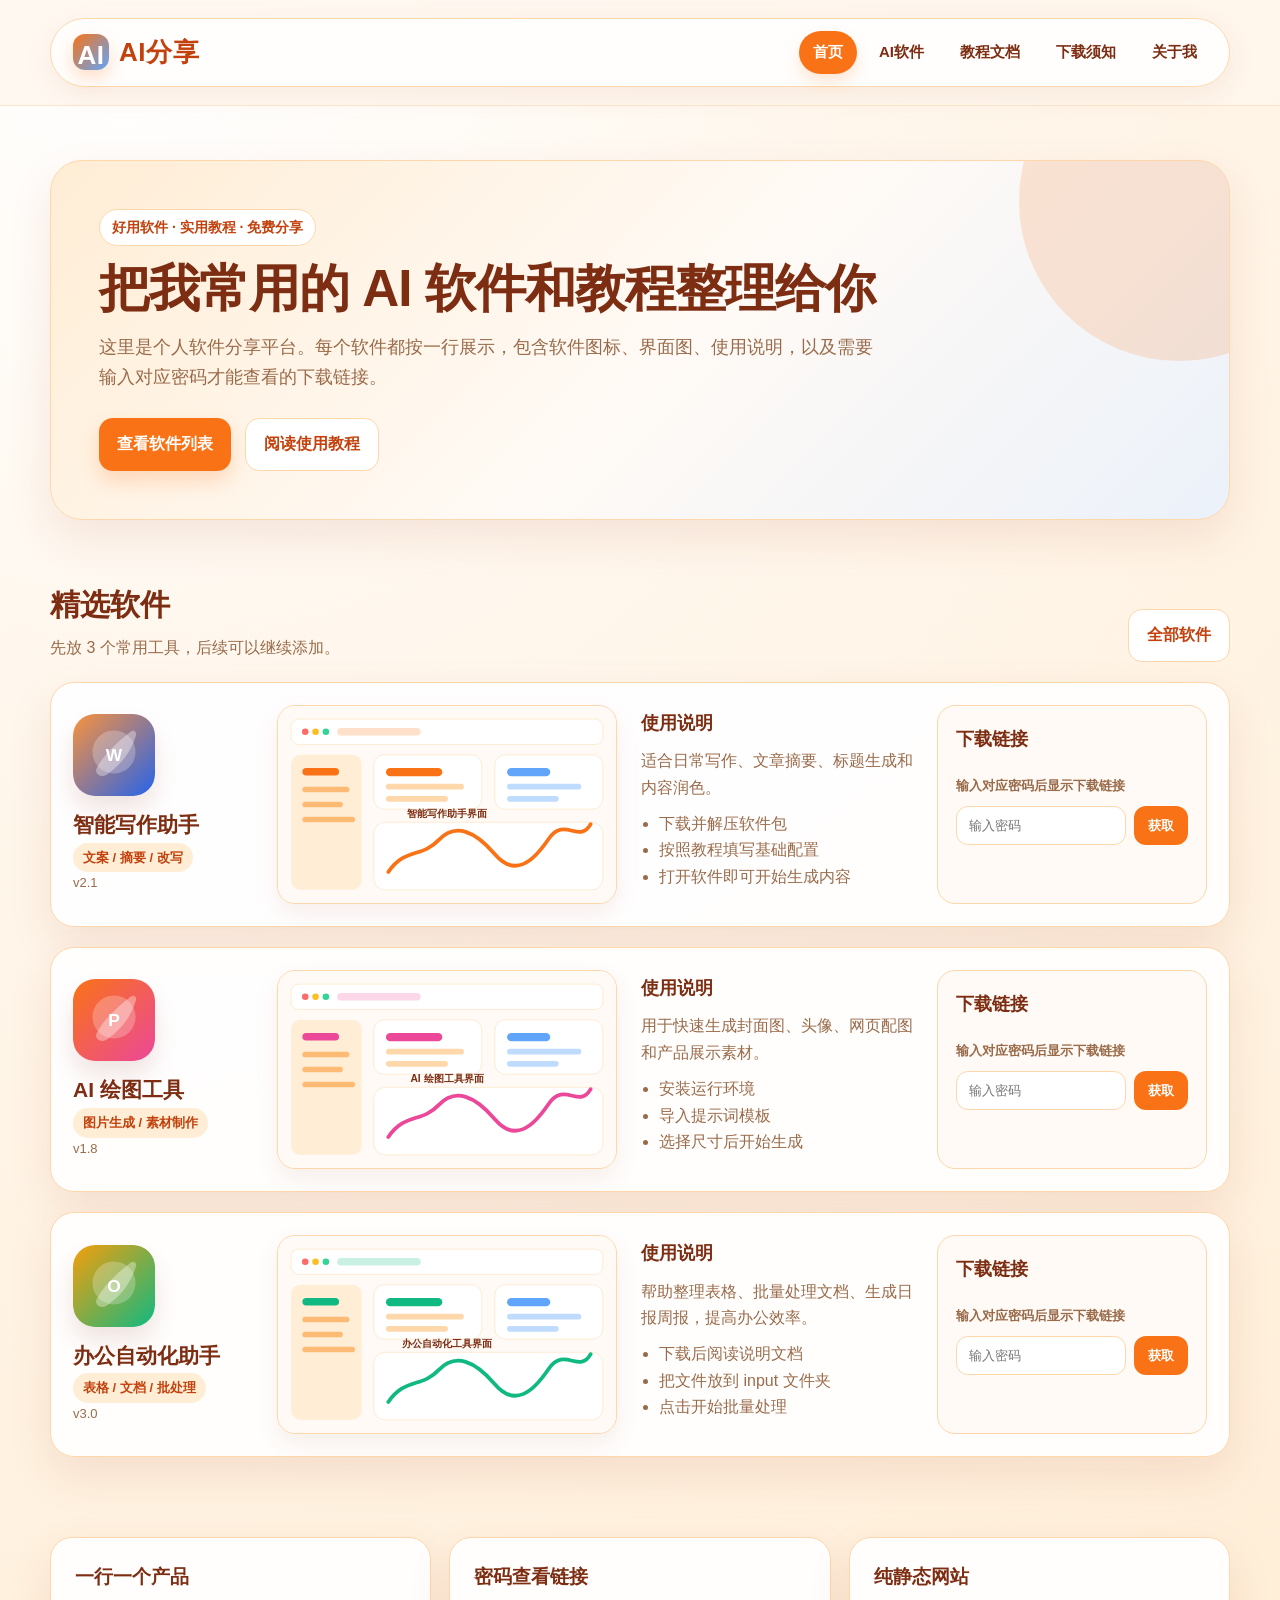
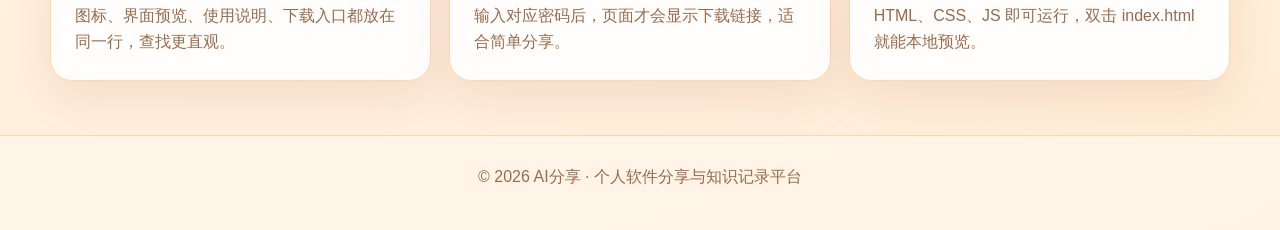
==== index.html @ 22d632e6 "Add files via upload" ====
<!doctype html>
<html lang="zh-CN">
<head>
  <meta charset="utf-8">
  <meta name="viewport" content="width=device-width, initial-scale=1">
  <title>首页 - AI分享</title>
  <meta name="description" content="AI分享个人软件分享平台首页">
  <link rel="stylesheet" href="assets/css/style.css">
</head>
<body>
<header class="site-header">
  <div class="container nav-shell">
    <a class="logo" href="index.html"><span class="logo-mark">AI</span><span>AI分享</span></a>
    <nav class="main-nav" aria-label="主导航">
      <a href="index.html">首页</a>
      <a href="software.html">AI软件</a>
      <a href="tutorials.html">教程文档</a>
      <a href="download.html">下载须知</a>
      <a href="about.html">关于我</a>
    </nav>
  </div>
</header>
<main>
<section class="hero">
  <div class="container">
    <div class="hero-card">
      <span class="eyebrow">好用软件 · 实用教程 · 免费分享</span>
      <h1>把我常用的 AI 软件和教程整理给你</h1>
      <p class="lead">这里是个人软件分享平台。每个软件都按一行展示，包含软件图标、界面图、使用说明，以及需要输入对应密码才能查看的下载链接。</p>
      <div class="hero-actions">
        <a class="btn" href="software.html">查看软件列表</a>
        <a class="btn secondary" href="tutorials.html">阅读使用教程</a>
      </div>
    </div>
  </div>
</section>
<section class="section">
  <div class="container">
    <div class="section-head">
      <div><h2>精选软件</h2><p>先放 3 个常用工具，后续可以继续添加。</p></div>
      <a class="btn secondary" href="software.html">全部软件</a>
    </div>
    <div class="product-list" data-products="featured" data-limit="3"></div>
  </div>
</section>
<section class="section">
  <div class="container info-grid">
    <div class="info-card"><h3>一行一个产品</h3><p>图标、界面预览、使用说明、下载入口都放在同一行，查找更直观。</p></div>
    <div class="info-card"><h3>密码查看链接</h3><p>输入对应密码后，页面才会显示下载链接，适合简单分享。</p></div>
    <div class="info-card"><h3>纯静态网站</h3><p>HTML、CSS、JS 即可运行，双击 index.html 就能本地预览。</p></div>
  </div>
</section>
</main>
<footer class="footer">
  <div class="container">© 2026 AI分享 · 个人软件分享与知识记录平台</div>
</footer>
<script src="assets/js/main.js"></script>
</body>
</html>
---- assets/css/style.css ----
:root{
  --bg:#fff7ed;
  --surface:#ffffff;
  --surface-2:#fffaf5;
  --brand:#f97316;
  --brand-dark:#c2410c;
  --brand-soft:#ffedd5;
  --line:#fed7aa;
  --text:#7c2d12;
  --muted:#9a6b4a;
  --blue:#60a5fa;
  --shadow:0 18px 45px rgba(154,52,18,.10);
  --radius:24px;
}
*{box-sizing:border-box}
html{scroll-behavior:smooth}
body{
  margin:0;
  font-family:"Microsoft YaHei", "PingFang SC", Arial, sans-serif;
  background:radial-gradient(circle at 10% 0%, #fff 0, #fff7ed 32%, #ffedd5 100%);
  color:var(--text);
  line-height:1.65;
}
a{color:inherit;text-decoration:none}
img{max-width:100%;display:block}
.container{width:min(1180px, calc(100% - 40px));margin:0 auto}
.site-header{position:sticky;top:0;z-index:20;padding:18px 0;background:rgba(255,247,237,.78);backdrop-filter:blur(14px);border-bottom:1px solid rgba(254,215,170,.55)}
.nav-shell{display:flex;align-items:center;justify-content:space-between;gap:22px;background:rgba(255,255,255,.86);border:1px solid var(--line);border-radius:999px;padding:12px 18px 12px 22px;box-shadow:0 8px 30px rgba(154,52,18,.07)}
.logo{display:flex;align-items:center;gap:10px;font-weight:900;font-size:26px;color:var(--brand-dark);letter-spacing:.5px}
.logo-mark{width:36px;height:36px;border-radius:12px;background:linear-gradient(135deg,var(--brand),var(--blue));display:grid;place-items:center;color:white;font-weight:900;box-shadow:0 8px 18px rgba(249,115,22,.24)}
.main-nav{display:flex;align-items:center;gap:8px;flex-wrap:wrap;justify-content:flex-end}
.main-nav a{padding:9px 14px;border-radius:999px;color:#7c2d12;font-weight:700;font-size:15px;transition:.2s ease}
.main-nav a:hover,.main-nav a.active{background:var(--brand);color:#fff;box-shadow:0 8px 16px rgba(249,115,22,.18)}
.hero{padding:54px 0 34px}
.hero-card{position:relative;overflow:hidden;border-radius:32px;border:1px solid var(--line);background:linear-gradient(135deg,#ffedd5 0%,#fffaf5 52%,#dbeafe 140%);padding:48px;box-shadow:var(--shadow)}
.hero-card:after{content:"";position:absolute;right:-110px;top:-120px;width:320px;height:320px;border-radius:50%;background:rgba(249,115,22,.16)}
.eyebrow{display:inline-flex;align-items:center;gap:8px;margin-bottom:14px;padding:6px 12px;border:1px solid var(--line);background:#fff;border-radius:999px;color:var(--brand-dark);font-size:14px;font-weight:800}
h1{margin:0 0 14px;font-size:clamp(34px, 4vw, 54px);line-height:1.15;letter-spacing:-1px;color:#7c2d12}
.lead{max-width:780px;margin:0 0 26px;color:var(--muted);font-size:18px}
.hero-actions{display:flex;gap:14px;flex-wrap:wrap}
.btn{border:0;border-radius:14px;padding:12px 18px;background:var(--brand);color:#fff;font-weight:800;cursor:pointer;display:inline-flex;align-items:center;justify-content:center;gap:8px;transition:.2s ease;box-shadow:0 10px 20px rgba(249,115,22,.22)}
.btn:hover{transform:translateY(-1px);background:#ea580c}
.btn.secondary{background:#fff;color:var(--brand-dark);border:1px solid var(--line);box-shadow:none}
.section{padding:26px 0 54px}
.section-head{display:flex;align-items:flex-end;justify-content:space-between;gap:16px;margin-bottom:20px}
.section-head h2{margin:0;font-size:30px;color:#7c2d12}.section-head p{margin:6px 0 0;color:var(--muted)}
.product-list{display:flex;flex-direction:column;gap:20px}
.product-card{display:grid;grid-template-columns:180px 340px 1fr 270px;gap:24px;align-items:stretch;border:1px solid var(--line);background:rgba(255,255,255,.94);border-radius:var(--radius);padding:22px;box-shadow:var(--shadow)}
.product-meta{display:flex;flex-direction:column;align-items:flex-start;justify-content:center;gap:12px}.product-icon{width:82px;height:82px;border-radius:22px;box-shadow:0 14px 25px rgba(124,45,18,.12)}
.product-meta h3{margin:0;font-size:21px;color:#7c2d12}.tag{display:inline-flex;padding:4px 10px;border-radius:999px;background:var(--brand-soft);color:var(--brand-dark);font-size:13px;font-weight:800}.version{font-size:13px;color:var(--muted)}
.preview-wrap{display:flex;align-items:center}.preview-img{width:100%;border-radius:18px;border:1px solid var(--line);background:#fffaf5;box-shadow:0 10px 24px rgba(154,52,18,.08)}
.instructions{padding:4px 0}.instructions h4,.download-box h4{margin:0 0 10px;font-size:18px;color:#7c2d12}.instructions p{margin:0 0 10px;color:var(--muted)}.instructions ul{margin:0;padding-left:18px;color:var(--muted)}
.download-box{border:1px solid var(--line);background:var(--surface-2);border-radius:18px;padding:18px;display:flex;flex-direction:column;justify-content:center;gap:10px}.download-box label{font-size:13px;color:var(--muted);font-weight:700}.download-form{display:flex;gap:8px}.download-form input{min-width:0;flex:1;border:1px solid var(--line);border-radius:12px;padding:11px 12px;color:#7c2d12;background:#fff;outline:none}.download-form input:focus{border-color:var(--brand);box-shadow:0 0 0 3px rgba(249,115,22,.12)}.download-form button{white-space:nowrap;border:0;border-radius:12px;padding:0 14px;background:var(--brand);color:white;font-weight:800;cursor:pointer}.download-result{min-height:28px;font-size:14px}.download-result .error{color:#dc2626}.download-result .success{display:inline-flex;align-items:center;gap:6px;color:#15803d;font-weight:800}.download-result a{color:#2563eb;text-decoration:underline;text-underline-offset:3px}
.info-grid{display:grid;grid-template-columns:repeat(3,1fr);gap:18px}.info-card{background:rgba(255,255,255,.92);border:1px solid var(--line);border-radius:22px;padding:24px;box-shadow:var(--shadow)}.info-card h3{margin:0 0 10px}.info-card p{margin:0;color:var(--muted)}
.article-list{display:grid;grid-template-columns:repeat(2,1fr);gap:18px}.article-card{padding:24px;border:1px solid var(--line);border-radius:22px;background:#fff;box-shadow:var(--shadow)}.article-card h3{margin:0 0 8px}.article-card p{margin:0;color:var(--muted)}
.notice{border:1px dashed #fb923c;background:#fffaf5;border-radius:20px;padding:20px;color:var(--muted)}
.footer{border-top:1px solid var(--line);padding:28px 0 40px;color:var(--muted);text-align:center;background:rgba(255,247,237,.7)}
.empty{padding:28px;border:1px solid var(--line);border-radius:20px;background:white;color:var(--muted)}
@media (max-width:1100px){.product-card{grid-template-columns:150px 280px 1fr}.download-box{grid-column:1/-1}.info-grid{grid-template-columns:1fr}.article-list{grid-template-columns:1fr}}
@media (max-width:760px){.container{width:min(100% - 24px,1180px)}.nav-shell{border-radius:24px;align-items:flex-start;flex-direction:column}.main-nav{justify-content:flex-start}.hero-card{padding:30px 22px}.product-card{grid-template-columns:1fr;padding:18px}.product-meta{flex-direction:row}.product-icon{width:68px;height:68px}.section-head{display:block}.download-form{flex-direction:column}.download-form button{padding:11px 12px}.preview-wrap{order:2}.instructions{order:3}.download-box{order:4}}
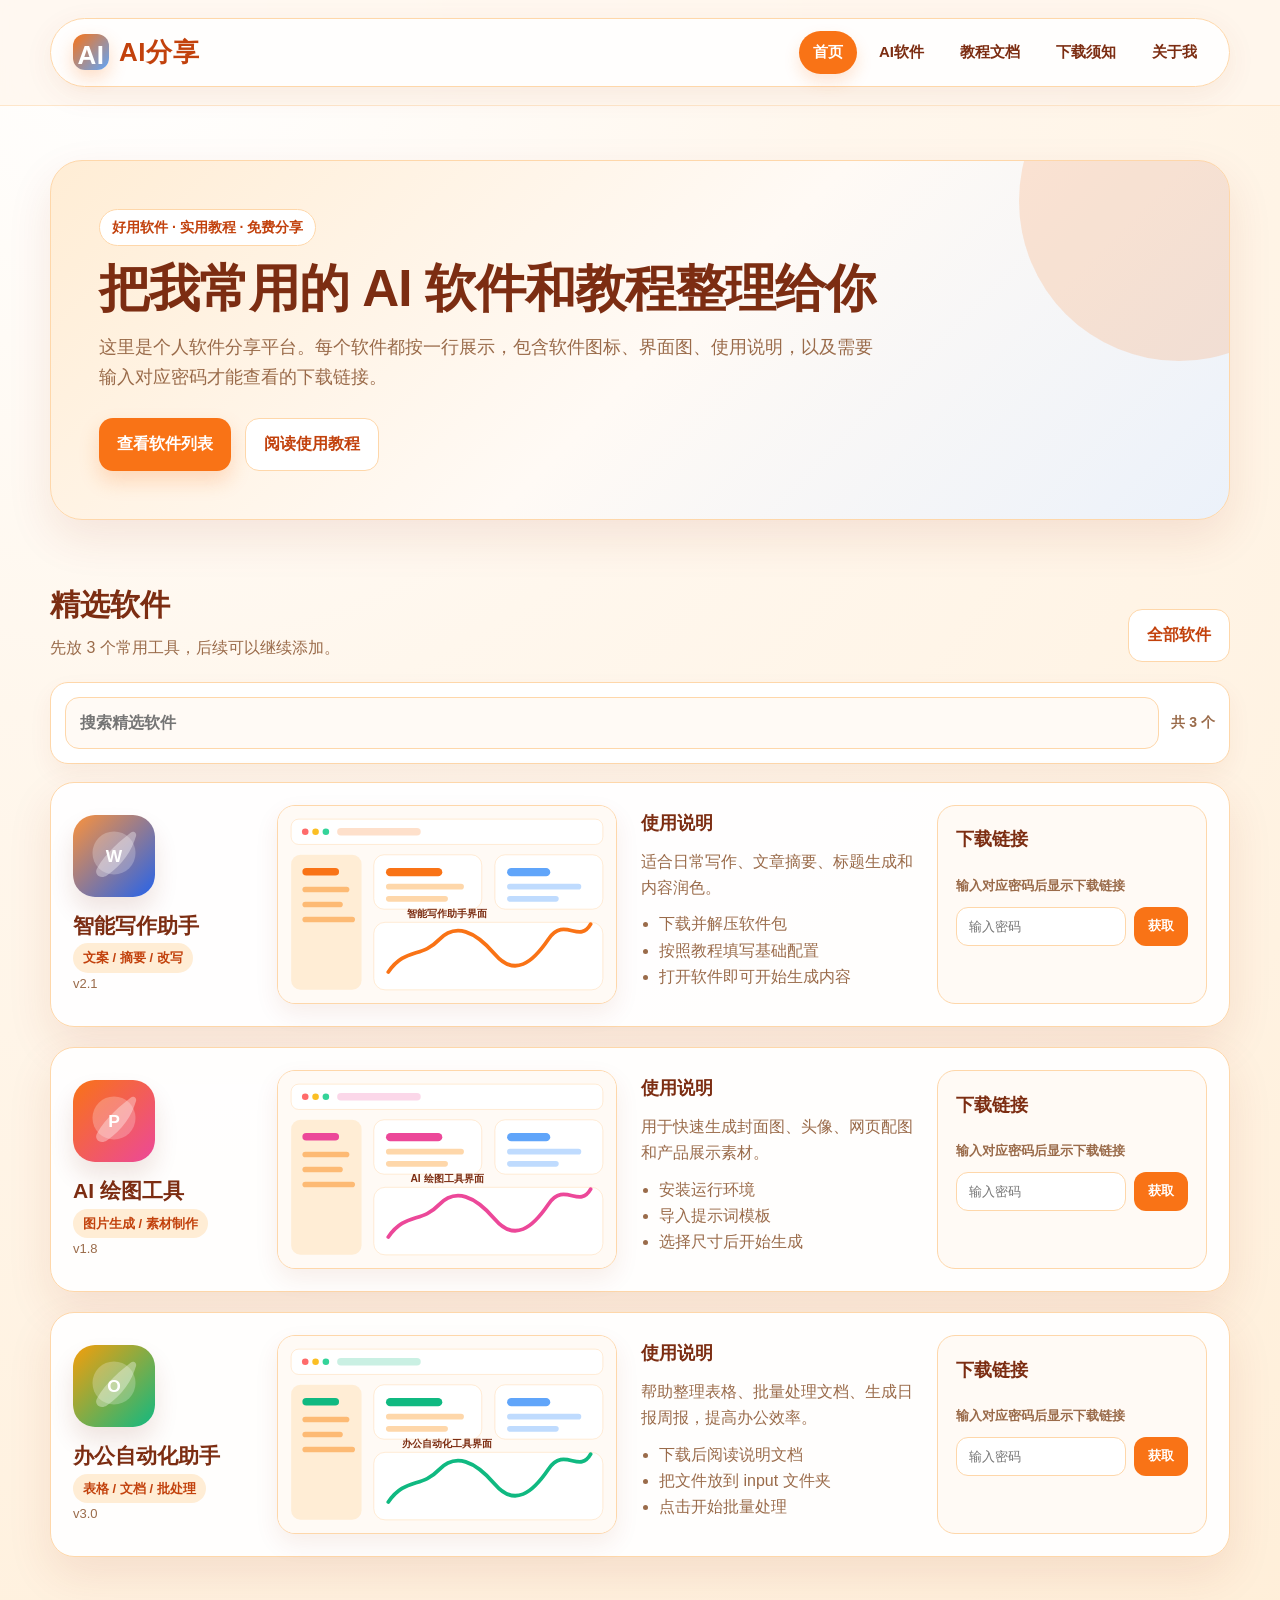
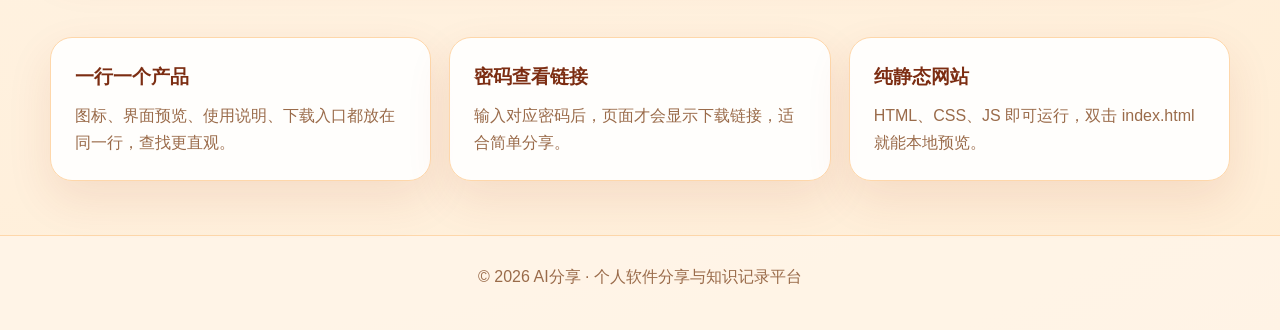
==== commit 27e088e9: "Add files via upload" ====
--- a/index.html
+++ b/index.html
@@ -10,26 +10,26 @@
 <body>
 <header class="site-header">
   <div class="container nav-shell">
-    <a class="logo" href="index.html"><span class="logo-mark">AI</span><span>AI分享</span></a>
-    <nav class="main-nav" aria-label="主导航">
-      <a href="index.html">首页</a>
-      <a href="software.html">AI软件</a>
-      <a href="tutorials.html">教程文档</a>
-      <a href="download.html">下载须知</a>
-      <a href="about.html">关于我</a>
-    </nav>
-  </div>
-</header>
+    <a class="logo" href="index.html"><span class="logo-mark">AI</span><span data-content="common.brand">AI分享</span></a>
+    <nav class="main-nav" aria-label="主导航">
+      <a href="index.html">首页</a>
+      <a href="software.html">AI软件</a>
+      <a href="tutorials.html">教程文档</a>
+      <a href="download.html">下载须知</a>
+      <a href="about.html">关于我</a>
+    </nav>
+  </div>
+</header>
 <main>
 <section class="hero">
   <div class="container">
     <div class="hero-card">
-      <span class="eyebrow">好用软件 · 实用教程 · 免费分享</span>
-      <h1>把我常用的 AI 软件和教程整理给你</h1>
-      <p class="lead">这里是个人软件分享平台。每个软件都按一行展示，包含软件图标、界面图、使用说明，以及需要输入对应密码才能查看的下载链接。</p>
-      <div class="hero-actions">
-        <a class="btn" href="software.html">查看软件列表</a>
-        <a class="btn secondary" href="tutorials.html">阅读使用教程</a>
+      <span class="eyebrow" data-content="index.eyebrow">好用软件 · 实用教程 · 免费分享</span>
+      <h1 data-content="index.heading">把我常用的 AI 软件和教程整理给你</h1>
+      <p class="lead" data-content="index.lead">这里是个人软件分享平台。每个软件都按一行展示，包含软件图标、界面图、使用说明，以及需要输入对应密码才能查看的下载链接。</p>
+      <div class="hero-actions">
+        <a class="btn" href="software.html" data-content="index.primaryAction">查看软件列表</a>
+        <a class="btn secondary" href="tutorials.html" data-content="index.secondaryAction">阅读使用教程</a>
       </div>
     </div>
   </div>
@@ -37,14 +37,18 @@
 <section class="section">
   <div class="container">
     <div class="section-head">
-      <div><h2>精选软件</h2><p>先放 3 个常用工具，后续可以继续添加。</p></div>
-      <a class="btn secondary" href="software.html">全部软件</a>
-    </div>
-    <div class="product-list" data-products="featured" data-limit="3"></div>
+      <div><h2 data-content="index.featuredTitle">精选软件</h2><p data-content="index.featuredText">先放 3 个常用工具，后续可以继续添加。</p></div>
+      <a class="btn secondary" href="software.html" data-content="index.allSoftwareButton">全部软件</a>
+    </div>
+    <div class="search-panel" data-search-panel>
+      <input type="search" data-product-search placeholder="搜索精选软件">
+      <span data-search-count></span>
+    </div>
+    <div class="product-list" data-products="featured" data-limit="3"></div>
   </div>
 </section>
 <section class="section">
-  <div class="container info-grid">
+  <div class="container info-grid" data-info-cards="index">
     <div class="info-card"><h3>一行一个产品</h3><p>图标、界面预览、使用说明、下载入口都放在同一行，查找更直观。</p></div>
     <div class="info-card"><h3>密码查看链接</h3><p>输入对应密码后，页面才会显示下载链接，适合简单分享。</p></div>
     <div class="info-card"><h3>纯静态网站</h3><p>HTML、CSS、JS 即可运行，双击 index.html 就能本地预览。</p></div>
@@ -52,7 +56,7 @@
 </section>
 </main>
 <footer class="footer">
-  <div class="container">© 2026 AI分享 · 个人软件分享与知识记录平台</div>
+  <div class="container" data-content="common.footer">© 2026 AI分享 · 个人软件分享与知识记录平台</div>
 </footer>
 <script src="assets/js/main.js"></script>
 </body>
--- a/assets/css/style.css
+++ b/assets/css/style.css
@@ -28,9 +28,11 @@
 .nav-shell{display:flex;align-items:center;justify-content:space-between;gap:22px;background:rgba(255,255,255,.86);border:1px solid var(--line);border-radius:999px;padding:12px 18px 12px 22px;box-shadow:0 8px 30px rgba(154,52,18,.07)}
 .logo{display:flex;align-items:center;gap:10px;font-weight:900;font-size:26px;color:var(--brand-dark);letter-spacing:.5px}
 .logo-mark{width:36px;height:36px;border-radius:12px;background:linear-gradient(135deg,var(--brand),var(--blue));display:grid;place-items:center;color:white;font-weight:900;box-shadow:0 8px 18px rgba(249,115,22,.24)}
-.main-nav{display:flex;align-items:center;gap:8px;flex-wrap:wrap;justify-content:flex-end}
-.main-nav a{padding:9px 14px;border-radius:999px;color:#7c2d12;font-weight:700;font-size:15px;transition:.2s ease}
-.main-nav a:hover,.main-nav a.active{background:var(--brand);color:#fff;box-shadow:0 8px 16px rgba(249,115,22,.18)}
+.main-nav{display:flex;align-items:center;gap:8px;flex-wrap:wrap;justify-content:flex-end}
+.main-nav a{padding:9px 14px;border-radius:999px;color:#7c2d12;font-weight:700;font-size:15px;transition:.2s ease}
+.main-nav a:hover,.main-nav a.active{background:var(--brand);color:#fff;box-shadow:0 8px 16px rgba(249,115,22,.18)}
+.main-nav a.admin-link{background:#2563eb;color:#fff}
+.main-nav a.admin-link:hover,.main-nav a.admin-link.active{background:#1d4ed8;color:#fff}
 .hero{padding:54px 0 34px}
 .hero-card{position:relative;overflow:hidden;border-radius:32px;border:1px solid var(--line);background:linear-gradient(135deg,#ffedd5 0%,#fffaf5 52%,#dbeafe 140%);padding:48px;box-shadow:var(--shadow)}
 .hero-card:after{content:"";position:absolute;right:-110px;top:-120px;width:320px;height:320px;border-radius:50%;background:rgba(249,115,22,.16)}
@@ -50,11 +52,62 @@
 .product-meta h3{margin:0;font-size:21px;color:#7c2d12}.tag{display:inline-flex;padding:4px 10px;border-radius:999px;background:var(--brand-soft);color:var(--brand-dark);font-size:13px;font-weight:800}.version{font-size:13px;color:var(--muted)}
 .preview-wrap{display:flex;align-items:center}.preview-img{width:100%;border-radius:18px;border:1px solid var(--line);background:#fffaf5;box-shadow:0 10px 24px rgba(154,52,18,.08)}
 .instructions{padding:4px 0}.instructions h4,.download-box h4{margin:0 0 10px;font-size:18px;color:#7c2d12}.instructions p{margin:0 0 10px;color:var(--muted)}.instructions ul{margin:0;padding-left:18px;color:var(--muted)}
-.download-box{border:1px solid var(--line);background:var(--surface-2);border-radius:18px;padding:18px;display:flex;flex-direction:column;justify-content:center;gap:10px}.download-box label{font-size:13px;color:var(--muted);font-weight:700}.download-form{display:flex;gap:8px}.download-form input{min-width:0;flex:1;border:1px solid var(--line);border-radius:12px;padding:11px 12px;color:#7c2d12;background:#fff;outline:none}.download-form input:focus{border-color:var(--brand);box-shadow:0 0 0 3px rgba(249,115,22,.12)}.download-form button{white-space:nowrap;border:0;border-radius:12px;padding:0 14px;background:var(--brand);color:white;font-weight:800;cursor:pointer}.download-result{min-height:28px;font-size:14px}.download-result .error{color:#dc2626}.download-result .success{display:inline-flex;align-items:center;gap:6px;color:#15803d;font-weight:800}.download-result a{color:#2563eb;text-decoration:underline;text-underline-offset:3px}
+.download-box{border:1px solid var(--line);background:var(--surface-2);border-radius:18px;padding:18px;display:flex;flex-direction:column;justify-content:center;gap:10px}.download-box label{font-size:13px;color:var(--muted);font-weight:700}.download-form{display:flex;gap:8px}.download-form input{min-width:0;flex:1;border:1px solid var(--line);border-radius:12px;padding:11px 12px;color:#7c2d12;background:#fff;outline:none}.download-form input:focus{border-color:var(--brand);box-shadow:0 0 0 3px rgba(249,115,22,.12)}.download-form button{white-space:nowrap;border:0;border-radius:12px;padding:0 14px;background:var(--brand);color:white;font-weight:800;cursor:pointer}.download-result{min-height:28px;font-size:14px}.download-result .error{color:#dc2626}.download-result .success{display:inline-flex;align-items:center;gap:6px;color:#15803d;font-weight:800}.download-result a{color:#2563eb;text-decoration:underline;text-underline-offset:3px}
+.search-panel{display:flex;align-items:center;gap:12px;margin:0 0 18px;padding:14px;border:1px solid var(--line);border-radius:18px;background:#fff;box-shadow:0 10px 24px rgba(154,52,18,.06)}
+.search-panel input{min-width:0;flex:1;border:1px solid var(--line);border-radius:14px;background:#fffaf5;color:#7c2d12;padding:12px 14px;font:inherit;font-weight:700;outline:none}
+.search-panel input:focus{border-color:var(--brand);box-shadow:0 0 0 3px rgba(249,115,22,.12);background:#fff}
+.search-panel span{white-space:nowrap;color:var(--muted);font-size:14px;font-weight:800}
 .info-grid{display:grid;grid-template-columns:repeat(3,1fr);gap:18px}.info-card{background:rgba(255,255,255,.92);border:1px solid var(--line);border-radius:22px;padding:24px;box-shadow:var(--shadow)}.info-card h3{margin:0 0 10px}.info-card p{margin:0;color:var(--muted)}
 .article-list{display:grid;grid-template-columns:repeat(2,1fr);gap:18px}.article-card{padding:24px;border:1px solid var(--line);border-radius:22px;background:#fff;box-shadow:var(--shadow)}.article-card h3{margin:0 0 8px}.article-card p{margin:0;color:var(--muted)}
-.notice{border:1px dashed #fb923c;background:#fffaf5;border-radius:20px;padding:20px;color:var(--muted)}
-.footer{border-top:1px solid var(--line);padding:28px 0 40px;color:var(--muted);text-align:center;background:rgba(255,247,237,.7)}
-.empty{padding:28px;border:1px solid var(--line);border-radius:20px;background:white;color:var(--muted)}
-@media (max-width:1100px){.product-card{grid-template-columns:150px 280px 1fr}.download-box{grid-column:1/-1}.info-grid{grid-template-columns:1fr}.article-list{grid-template-columns:1fr}}
-@media (max-width:760px){.container{width:min(100% - 24px,1180px)}.nav-shell{border-radius:24px;align-items:flex-start;flex-direction:column}.main-nav{justify-content:flex-start}.hero-card{padding:30px 22px}.product-card{grid-template-columns:1fr;padding:18px}.product-meta{flex-direction:row}.product-icon{width:68px;height:68px}.section-head{display:block}.download-form{flex-direction:column}.download-form button{padding:11px 12px}.preview-wrap{order:2}.instructions{order:3}.download-box{order:4}}
+.notice{border:1px dashed #fb923c;background:#fffaf5;border-radius:20px;padding:20px;color:var(--muted)}
+.sr-only{position:absolute;width:1px;height:1px;padding:0;margin:-1px;overflow:hidden;clip:rect(0,0,0,0);white-space:nowrap;border:0}
+.admin-login{padding:70px 0 40px}
+.admin-login-card{max-width:620px;margin:0 auto;background:#fff;border:1px solid var(--line);border-radius:24px;padding:30px;box-shadow:var(--shadow)}
+.admin-login-card h1{font-size:34px;margin-bottom:10px}
+.admin-login-card p{margin:0 0 20px;color:var(--muted)}
+.admin-login-form{display:flex;flex-direction:column;gap:8px}
+.admin-login-form label{color:var(--muted);font-size:14px;font-weight:800}
+.admin-login-form .download-form{margin-bottom:14px}
+.admin-login-form .btn{border-radius:12px}
+.admin-hero .hero-card{padding-bottom:34px}
+.admin-actions{margin-bottom:16px}
+.admin-status{display:inline-flex;min-height:34px;align-items:center;border:1px solid var(--line);border-radius:999px;background:#fff;padding:6px 12px;color:var(--muted);font-size:14px;font-weight:800}
+.admin-status[data-type="ok"]{border-color:#86efac;color:#15803d;background:#f0fdf4}
+.admin-status[data-type="warn"]{border-color:#fbbf24;color:#92400e;background:#fffbeb}
+.admin-status[data-type="error"]{border-color:#fecaca;color:#dc2626;background:#fef2f2}
+.admin-list{display:flex;flex-direction:column;gap:18px}
+.admin-card{background:#fff;border:1px solid var(--line);border-radius:22px;box-shadow:var(--shadow);padding:22px}
+.admin-card-head{display:flex;align-items:flex-start;justify-content:space-between;gap:16px;margin-bottom:18px}
+.admin-card-head h3{margin:8px 0 0;font-size:22px;color:#7c2d12}
+.admin-card-head h2{margin:8px 0 0;font-size:26px;color:#7c2d12}
+.admin-card-actions{display:flex;gap:8px;flex-wrap:wrap;justify-content:flex-end}
+.admin-card-actions button{border:1px solid var(--line);border-radius:12px;background:#fff;color:var(--brand-dark);font-weight:800;padding:9px 12px;cursor:pointer}
+.admin-card-actions button:hover{border-color:var(--brand);color:#fff;background:var(--brand)}
+.admin-card-actions button.danger{color:#dc2626;border-color:#fecaca}
+.admin-card-actions button.danger:hover{background:#dc2626;color:#fff;border-color:#dc2626}
+.admin-fields{display:grid;grid-template-columns:repeat(2,minmax(0,1fr));gap:14px}
+.admin-field{display:flex;flex-direction:column;gap:7px;color:var(--muted);font-size:13px;font-weight:800}
+.admin-field.full{grid-column:1/-1}
+.admin-field input,.admin-field textarea{width:100%;border:1px solid var(--line);border-radius:14px;background:#fffaf5;color:#7c2d12;padding:11px 12px;font:inherit;font-weight:600;outline:none;resize:vertical}
+.admin-field input:focus,.admin-field textarea:focus{border-color:var(--brand);box-shadow:0 0 0 3px rgba(249,115,22,.12);background:#fff}
+.admin-image-field{grid-column:1/-1;display:grid;grid-template-columns:150px 1fr;gap:16px;align-items:center;padding:14px;border:1px solid var(--line);border-radius:16px;background:#fffaf5}
+.admin-image-preview-wrap{display:grid;place-items:center;min-height:120px;border:1px dashed var(--line);border-radius:14px;background:#fff;overflow:hidden}
+.admin-image-preview{width:100%;height:120px;object-fit:contain}
+.admin-image-controls{display:flex;align-items:flex-end;gap:10px;flex-wrap:wrap}
+.admin-image-controls .admin-field{flex:1 1 280px}
+.admin-file-button{display:inline-flex;align-items:center;justify-content:center;min-height:44px;padding:0 14px;border:1px solid var(--line);border-radius:12px;background:#fff;color:var(--brand-dark);font-size:13px;font-weight:800;cursor:pointer}
+.admin-file-button:hover{background:var(--brand);border-color:var(--brand);color:#fff}
+.admin-file-button input{position:absolute;width:1px;height:1px;opacity:0;pointer-events:none}
+.admin-small-button{min-height:44px;padding:0 12px;border:1px solid #fecaca;border-radius:12px;background:#fff;color:#dc2626;font-weight:800;cursor:pointer}
+.admin-small-button:hover{background:#dc2626;color:#fff}
+.admin-small-button.add-row{align-self:flex-start;border-color:var(--line);color:var(--brand-dark)}
+.admin-small-button.add-row:hover{background:var(--brand);border-color:var(--brand);color:#fff}
+.admin-list-editor{display:flex;flex-direction:column;gap:12px}
+.admin-list-row{display:grid;grid-template-columns:minmax(160px,260px) 1fr auto;gap:12px;align-items:end;padding:12px;border:1px solid var(--line);border-radius:14px;background:#fffaf5}
+.github-card{background:linear-gradient(135deg,#fff 0%,#fffaf5 70%,#eff6ff 130%)}
+.admin-help{margin:0 0 18px;color:var(--muted);font-weight:700}
+.github-actions{display:flex;gap:12px;flex-wrap:wrap;margin:16px 0}
+.footer{border-top:1px solid var(--line);padding:28px 0 40px;color:var(--muted);text-align:center;background:rgba(255,247,237,.7)}
+.empty{padding:28px;border:1px solid var(--line);border-radius:20px;background:white;color:var(--muted)}
+@media (max-width:1100px){.product-card{grid-template-columns:150px 280px 1fr}.download-box{grid-column:1/-1}.info-grid{grid-template-columns:1fr}.article-list{grid-template-columns:1fr}}
+@media (max-width:760px){.container{width:min(100% - 24px,1180px)}.nav-shell{border-radius:24px;align-items:flex-start;flex-direction:column}.main-nav{justify-content:flex-start}.hero-card{padding:30px 22px}.product-card{grid-template-columns:1fr;padding:18px}.product-meta{flex-direction:row}.product-icon{width:68px;height:68px}.section-head{display:block}.download-form{flex-direction:column}.download-form button{padding:11px 12px}.preview-wrap{order:2}.instructions{order:3}.download-box{order:4}.search-panel{align-items:stretch;flex-direction:column}.search-panel span{white-space:normal}.admin-fields{grid-template-columns:1fr}.admin-card-head{display:block}.admin-card-actions{justify-content:flex-start;margin-top:14px}.admin-actions .btn{width:100%}.admin-image-field{grid-template-columns:1fr}.admin-image-controls{align-items:stretch;display:flex;flex-direction:column}.admin-image-controls .admin-field{flex-basis:auto}.admin-file-button,.admin-small-button{width:100%}.admin-list-row{grid-template-columns:1fr}}
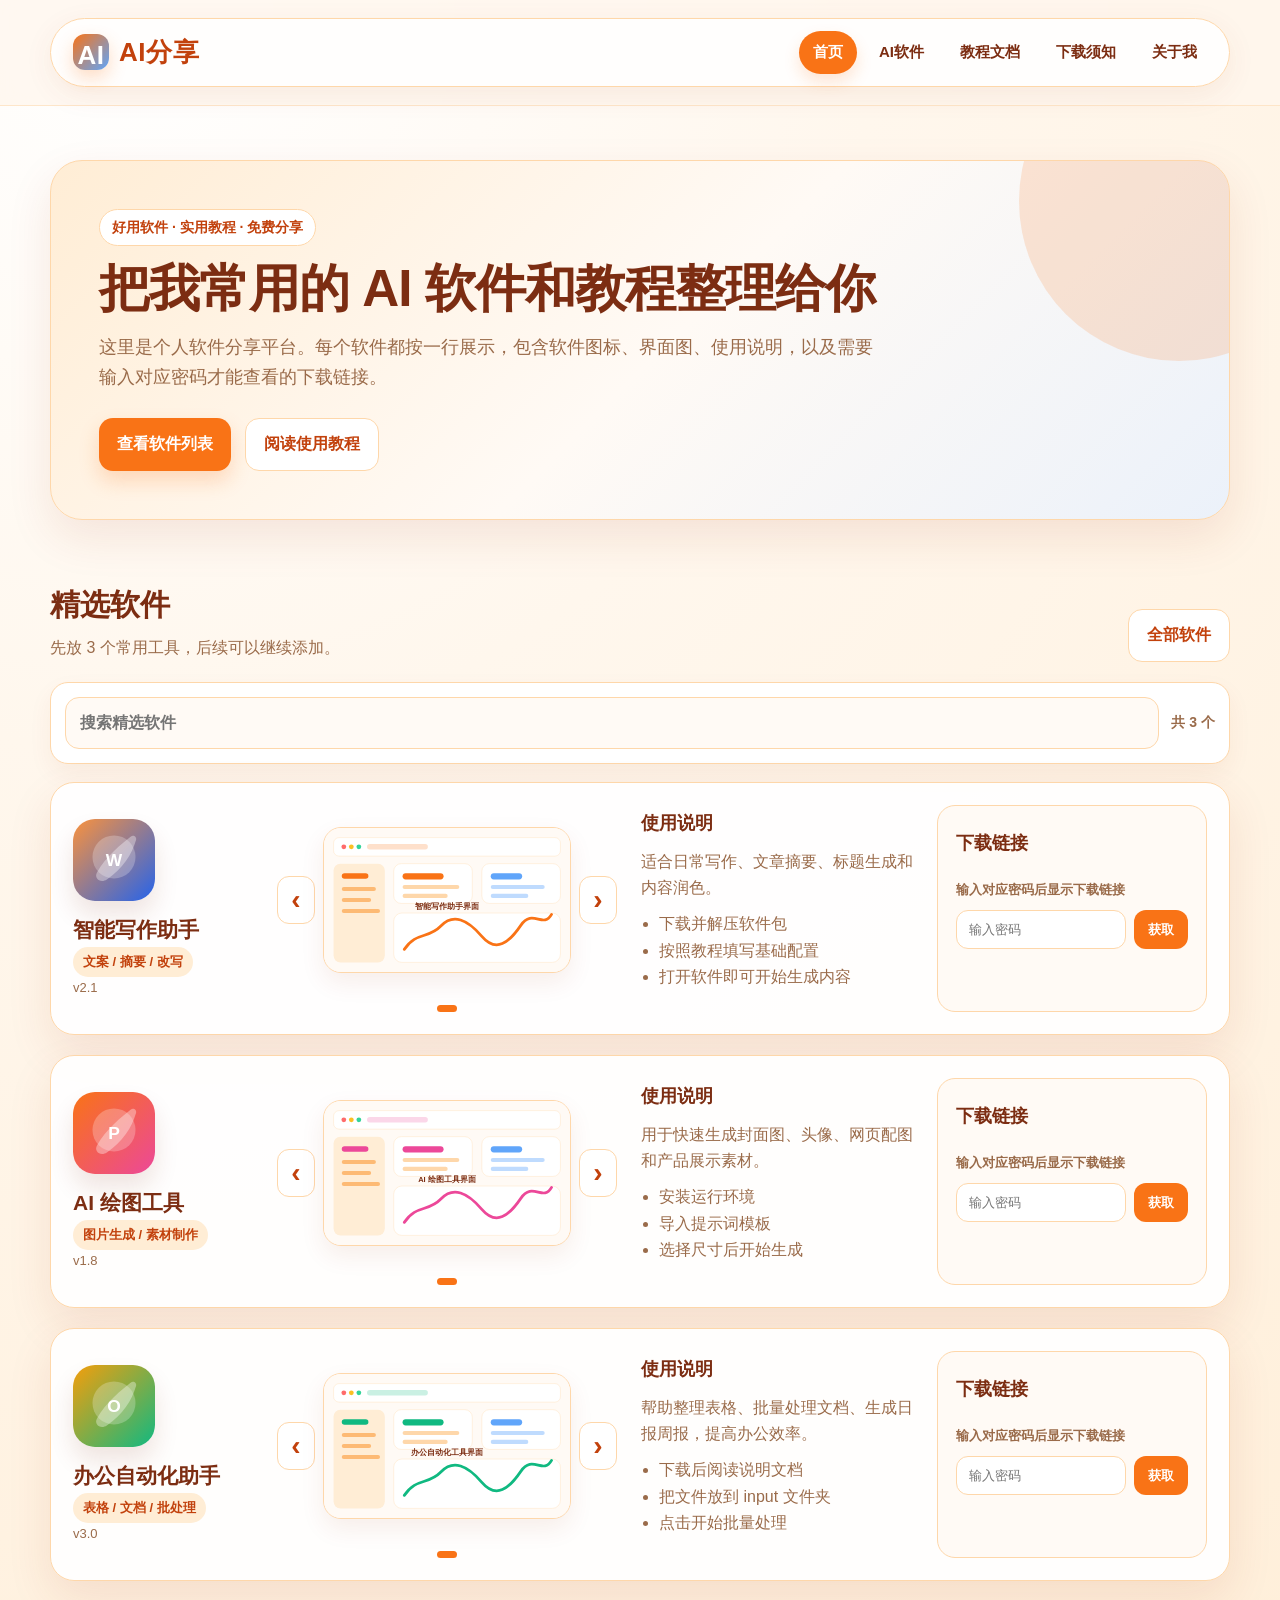
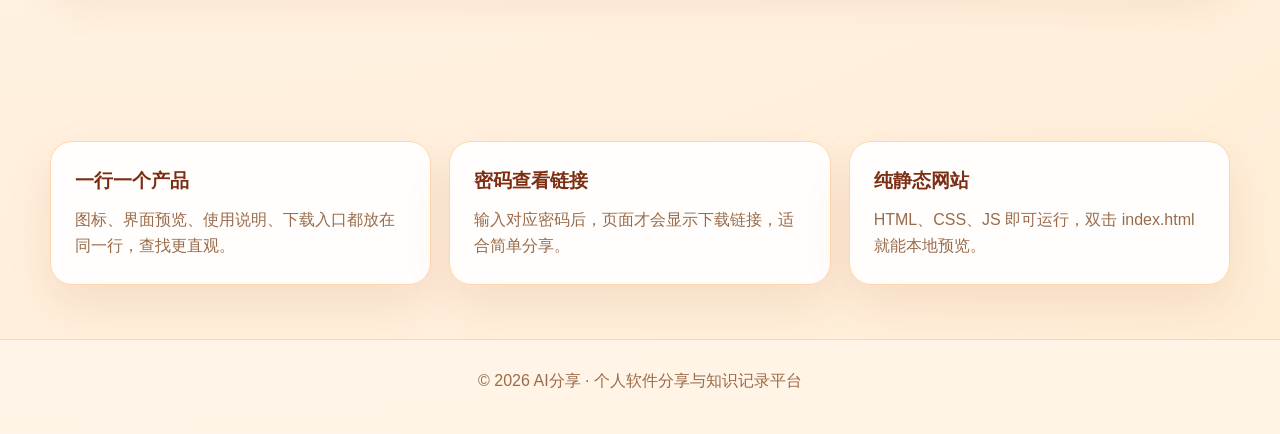
==== commit 11c87d88: "Add files via upload" ====
--- a/index.html
+++ b/index.html
@@ -47,7 +47,10 @@
     <div class="product-list" data-products="featured" data-limit="3"></div>
   </div>
 </section>
-<section class="section">
+<section class="section">
+  <div class="container" data-qr-block="index"></div>
+</section>
+<section class="section">
   <div class="container info-grid" data-info-cards="index">
     <div class="info-card"><h3>一行一个产品</h3><p>图标、界面预览、使用说明、下载入口都放在同一行，查找更直观。</p></div>
     <div class="info-card"><h3>密码查看链接</h3><p>输入对应密码后，页面才会显示下载链接，适合简单分享。</p></div>
--- a/assets/css/style.css
+++ b/assets/css/style.css
@@ -50,14 +50,16 @@
 .product-card{display:grid;grid-template-columns:180px 340px 1fr 270px;gap:24px;align-items:stretch;border:1px solid var(--line);background:rgba(255,255,255,.94);border-radius:var(--radius);padding:22px;box-shadow:var(--shadow)}
 .product-meta{display:flex;flex-direction:column;align-items:flex-start;justify-content:center;gap:12px}.product-icon{width:82px;height:82px;border-radius:22px;box-shadow:0 14px 25px rgba(124,45,18,.12)}
 .product-meta h3{margin:0;font-size:21px;color:#7c2d12}.tag{display:inline-flex;padding:4px 10px;border-radius:999px;background:var(--brand-soft);color:var(--brand-dark);font-size:13px;font-weight:800}.version{font-size:13px;color:var(--muted)}
-.preview-wrap{display:flex;align-items:center}.preview-img{width:100%;border-radius:18px;border:1px solid var(--line);background:#fffaf5;box-shadow:0 10px 24px rgba(154,52,18,.08)}
+.preview-wrap{display:flex;flex-direction:column;align-items:stretch;justify-content:center;gap:10px}.preview-carousel{position:relative;display:grid;grid-template-columns:38px 1fr 38px;align-items:center;gap:8px}.preview-stage{min-height:190px;display:grid;place-items:center}.preview-img{width:100%;border-radius:18px;border:1px solid var(--line);background:#fffaf5;box-shadow:0 10px 24px rgba(154,52,18,.08);display:none;cursor:zoom-in}.preview-img.active{display:block}.preview-nav{width:38px;height:48px;border:1px solid var(--line);border-radius:12px;background:#fff;color:var(--brand-dark);font-size:28px;font-weight:900;cursor:pointer}.preview-nav:hover{background:var(--brand);color:#fff;border-color:var(--brand)}.preview-dots{display:flex;justify-content:center;gap:6px}.preview-dots span{width:7px;height:7px;border-radius:999px;background:#fed7aa}.preview-dots span.active{width:20px;background:var(--brand)}
 .instructions{padding:4px 0}.instructions h4,.download-box h4{margin:0 0 10px;font-size:18px;color:#7c2d12}.instructions p{margin:0 0 10px;color:var(--muted)}.instructions ul{margin:0;padding-left:18px;color:var(--muted)}
-.download-box{border:1px solid var(--line);background:var(--surface-2);border-radius:18px;padding:18px;display:flex;flex-direction:column;justify-content:center;gap:10px}.download-box label{font-size:13px;color:var(--muted);font-weight:700}.download-form{display:flex;gap:8px}.download-form input{min-width:0;flex:1;border:1px solid var(--line);border-radius:12px;padding:11px 12px;color:#7c2d12;background:#fff;outline:none}.download-form input:focus{border-color:var(--brand);box-shadow:0 0 0 3px rgba(249,115,22,.12)}.download-form button{white-space:nowrap;border:0;border-radius:12px;padding:0 14px;background:var(--brand);color:white;font-weight:800;cursor:pointer}.download-result{min-height:28px;font-size:14px}.download-result .error{color:#dc2626}.download-result .success{display:inline-flex;align-items:center;gap:6px;color:#15803d;font-weight:800}.download-result a{color:#2563eb;text-decoration:underline;text-underline-offset:3px}
+.download-box{border:1px solid var(--line);background:var(--surface-2);border-radius:18px;padding:18px;display:flex;flex-direction:column;justify-content:center;gap:10px}.download-box label{font-size:13px;color:var(--muted);font-weight:700}.download-form{display:flex;gap:8px}.download-form input{min-width:0;flex:1;border:1px solid var(--line);border-radius:12px;padding:11px 12px;color:#7c2d12;background:#fff;outline:none}.download-form input:focus{border-color:var(--brand);box-shadow:0 0 0 3px rgba(249,115,22,.12)}.download-form button{white-space:nowrap;border:0;border-radius:12px;padding:0 14px;background:var(--brand);color:white;font-weight:800;cursor:pointer}.download-result{min-height:28px;font-size:14px}.download-result .error{color:#dc2626}.download-result .success{display:inline-flex;align-items:center;gap:6px;color:#15803d;font-weight:800}.download-result a{color:#2563eb;text-decoration:underline;text-underline-offset:3px}.download-links{display:flex;flex-direction:column;gap:8px;margin-top:8px}.download-links a{display:flex;justify-content:center;border:1px solid var(--line);border-radius:12px;background:#fff;padding:9px 10px;color:#2563eb;font-weight:800;text-decoration:none}.download-links a:hover{background:#eff6ff;border-color:#93c5fd}
+.image-viewer{position:fixed;inset:0;z-index:100;display:none;place-items:center;background:rgba(20,10,4,.78);padding:28px}.image-viewer.open{display:grid}.image-viewer img{max-width:min(96vw,1180px);max-height:88vh;border-radius:18px;background:#fff;box-shadow:0 24px 80px rgba(0,0,0,.34)}.image-viewer button{position:fixed;right:24px;top:20px;width:42px;height:42px;border:0;border-radius:999px;background:#fff;color:#7c2d12;font-size:28px;font-weight:900;cursor:pointer}
 .search-panel{display:flex;align-items:center;gap:12px;margin:0 0 18px;padding:14px;border:1px solid var(--line);border-radius:18px;background:#fff;box-shadow:0 10px 24px rgba(154,52,18,.06)}
 .search-panel input{min-width:0;flex:1;border:1px solid var(--line);border-radius:14px;background:#fffaf5;color:#7c2d12;padding:12px 14px;font:inherit;font-weight:700;outline:none}
 .search-panel input:focus{border-color:var(--brand);box-shadow:0 0 0 3px rgba(249,115,22,.12);background:#fff}
 .search-panel span{white-space:nowrap;color:var(--muted);font-size:14px;font-weight:800}
-.info-grid{display:grid;grid-template-columns:repeat(3,1fr);gap:18px}.info-card{background:rgba(255,255,255,.92);border:1px solid var(--line);border-radius:22px;padding:24px;box-shadow:var(--shadow)}.info-card h3{margin:0 0 10px}.info-card p{margin:0;color:var(--muted)}
+.info-grid{display:grid;grid-template-columns:repeat(3,1fr);gap:18px}.info-card{background:rgba(255,255,255,.92);border:1px solid var(--line);border-radius:22px;padding:24px;box-shadow:var(--shadow)}.info-card h3{margin:0 0 10px}.info-card p{margin:0;color:var(--muted)}
+.qr-card{display:flex;align-items:center;justify-content:center;gap:24px;border:1px solid var(--line);border-radius:24px;background:#fff;box-shadow:var(--shadow);padding:24px}.qr-img{width:150px;height:150px;object-fit:contain;border:1px solid var(--line);border-radius:18px;background:#fffaf5;padding:8px}.qr-card p{margin:0;color:var(--muted);font-weight:800;font-size:18px}
 .article-list{display:grid;grid-template-columns:repeat(2,1fr);gap:18px}.article-card{padding:24px;border:1px solid var(--line);border-radius:22px;background:#fff;box-shadow:var(--shadow)}.article-card h3{margin:0 0 8px}.article-card p{margin:0;color:var(--muted)}
 .notice{border:1px dashed #fb923c;background:#fffaf5;border-radius:20px;padding:20px;color:var(--muted)}
 .sr-only{position:absolute;width:1px;height:1px;padding:0;margin:-1px;overflow:hidden;clip:rect(0,0,0,0);white-space:nowrap;border:0}
@@ -110,4 +112,4 @@
 .footer{border-top:1px solid var(--line);padding:28px 0 40px;color:var(--muted);text-align:center;background:rgba(255,247,237,.7)}
 .empty{padding:28px;border:1px solid var(--line);border-radius:20px;background:white;color:var(--muted)}
 @media (max-width:1100px){.product-card{grid-template-columns:150px 280px 1fr}.download-box{grid-column:1/-1}.info-grid{grid-template-columns:1fr}.article-list{grid-template-columns:1fr}}
-@media (max-width:760px){.container{width:min(100% - 24px,1180px)}.nav-shell{border-radius:24px;align-items:flex-start;flex-direction:column}.main-nav{justify-content:flex-start}.hero-card{padding:30px 22px}.product-card{grid-template-columns:1fr;padding:18px}.product-meta{flex-direction:row}.product-icon{width:68px;height:68px}.section-head{display:block}.download-form{flex-direction:column}.download-form button{padding:11px 12px}.preview-wrap{order:2}.instructions{order:3}.download-box{order:4}.search-panel{align-items:stretch;flex-direction:column}.search-panel span{white-space:normal}.admin-fields{grid-template-columns:1fr}.admin-card-head{display:block}.admin-card-actions{justify-content:flex-start;margin-top:14px}.admin-actions .btn{width:100%}.admin-image-field{grid-template-columns:1fr}.admin-image-controls{align-items:stretch;display:flex;flex-direction:column}.admin-image-controls .admin-field{flex-basis:auto}.admin-file-button,.admin-small-button{width:100%}.admin-list-row{grid-template-columns:1fr}}
+@media (max-width:760px){.container{width:min(100% - 24px,1180px)}.nav-shell{border-radius:24px;align-items:flex-start;flex-direction:column}.main-nav{justify-content:flex-start}.hero-card{padding:30px 22px}.product-card{grid-template-columns:1fr;padding:18px}.product-meta{flex-direction:row}.product-icon{width:68px;height:68px}.section-head{display:block}.download-form{flex-direction:column}.download-form button{padding:11px 12px}.preview-wrap{order:2}.preview-carousel{grid-template-columns:34px 1fr 34px}.preview-nav{width:34px}.instructions{order:3}.download-box{order:4}.search-panel{align-items:stretch;flex-direction:column}.search-panel span{white-space:normal}.qr-card{flex-direction:column;text-align:center}.qr-img{width:132px;height:132px}.admin-fields{grid-template-columns:1fr}.admin-card-head{display:block}.admin-card-actions{justify-content:flex-start;margin-top:14px}.admin-actions .btn{width:100%}.admin-image-field{grid-template-columns:1fr}.admin-image-controls{align-items:stretch;display:flex;flex-direction:column}.admin-image-controls .admin-field{flex-basis:auto}.admin-file-button,.admin-small-button{width:100%}.admin-list-row{grid-template-columns:1fr}}
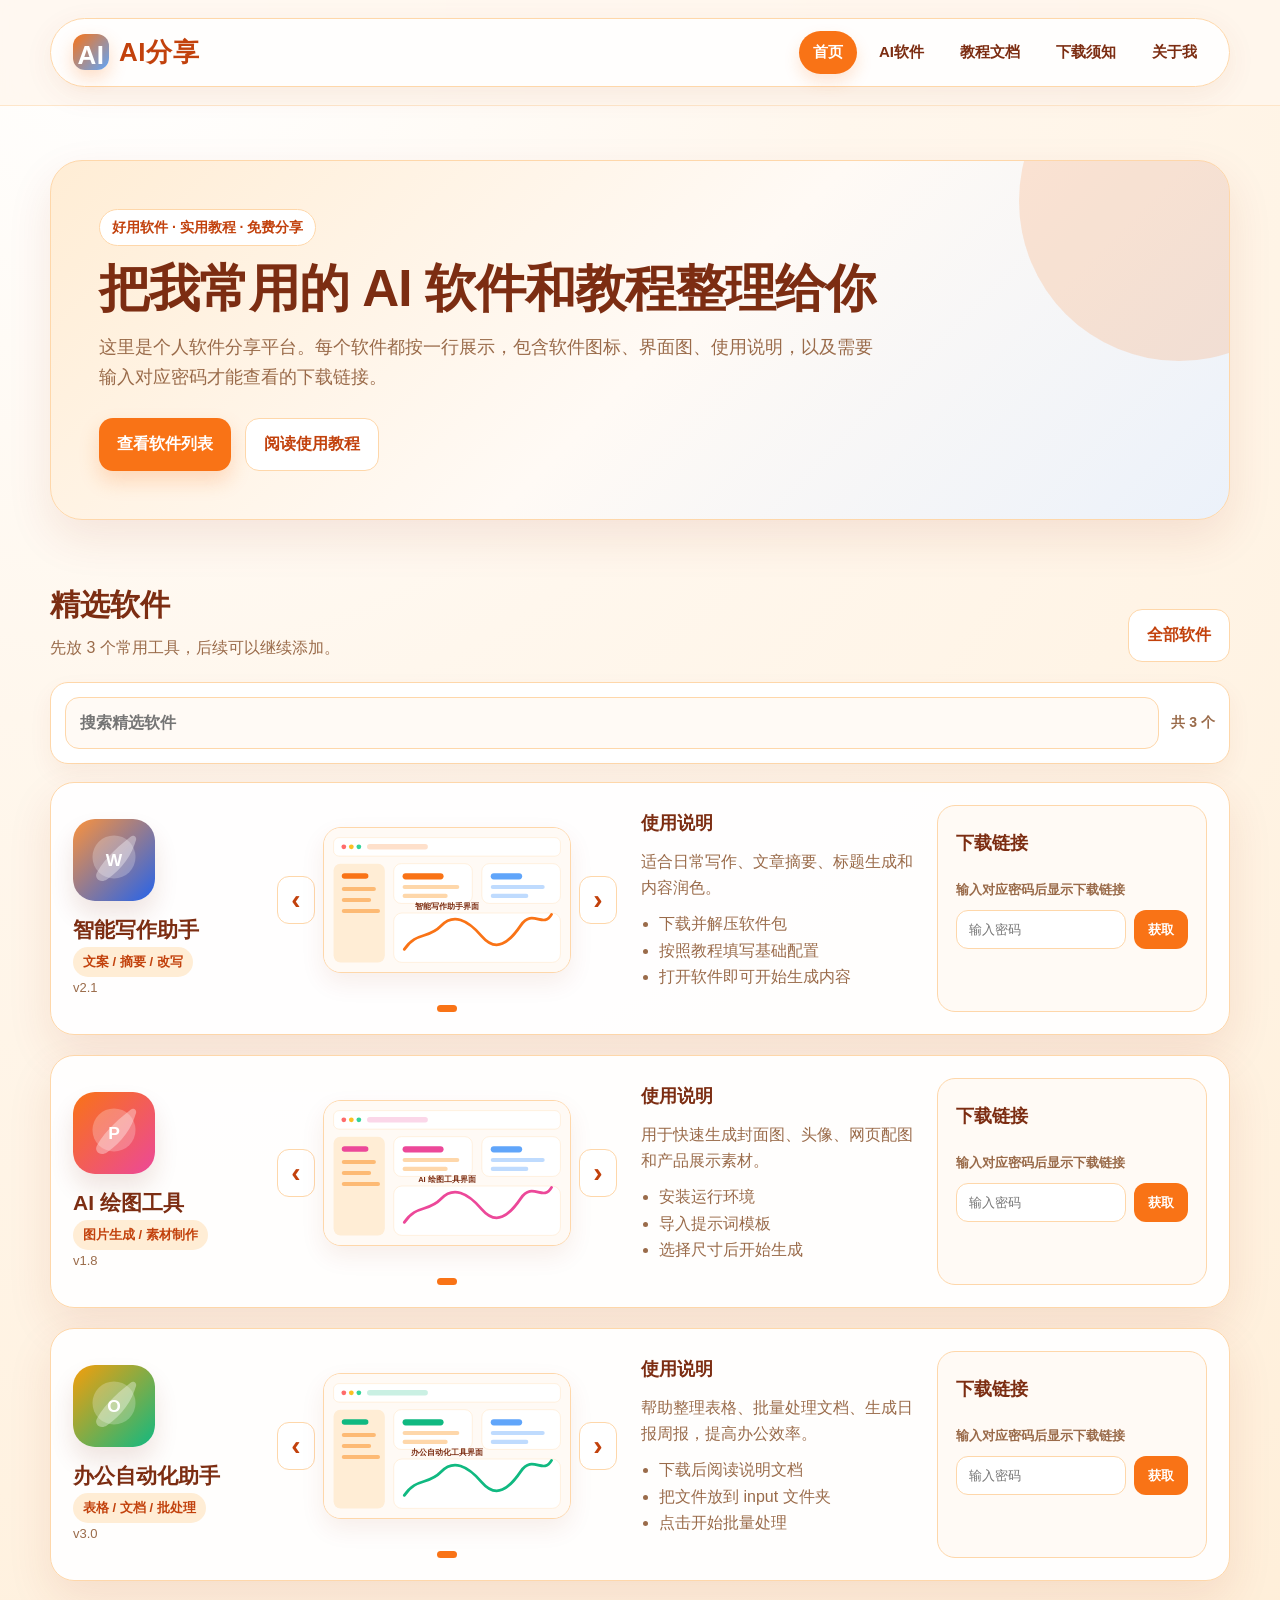
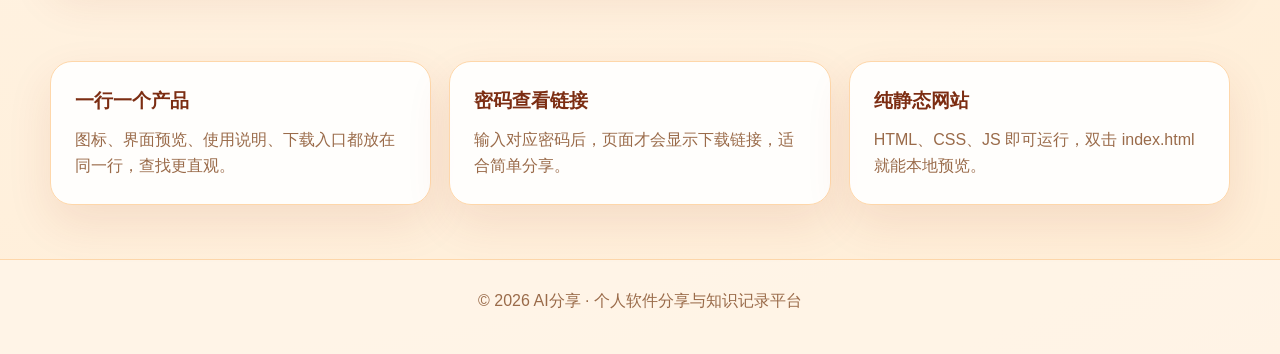
==== commit 615b6342: "Add files via upload" ====
--- a/index.html
+++ b/index.html
@@ -23,15 +23,18 @@
 <main>
 <section class="hero">
   <div class="container">
-    <div class="hero-card">
+    <div class="hero-card has-qr">
+      <div class="hero-content">
       <span class="eyebrow" data-content="index.eyebrow">好用软件 · 实用教程 · 免费分享</span>
       <h1 data-content="index.heading">把我常用的 AI 软件和教程整理给你</h1>
       <p class="lead" data-content="index.lead">这里是个人软件分享平台。每个软件都按一行展示，包含软件图标、界面图、使用说明，以及需要输入对应密码才能查看的下载链接。</p>
       <div class="hero-actions">
         <a class="btn" href="software.html" data-content="index.primaryAction">查看软件列表</a>
         <a class="btn secondary" href="tutorials.html" data-content="index.secondaryAction">阅读使用教程</a>
-      </div>
-    </div>
+      </div>
+      </div>
+      <div class="hero-qr" data-qr-block="index"></div>
+    </div>
   </div>
 </section>
 <section class="section">
@@ -48,9 +51,6 @@
   </div>
 </section>
 <section class="section">
-  <div class="container" data-qr-block="index"></div>
-</section>
-<section class="section">
   <div class="container info-grid" data-info-cards="index">
     <div class="info-card"><h3>一行一个产品</h3><p>图标、界面预览、使用说明、下载入口都放在同一行，查找更直观。</p></div>
     <div class="info-card"><h3>密码查看链接</h3><p>输入对应密码后，页面才会显示下载链接，适合简单分享。</p></div>
--- a/assets/css/style.css
+++ b/assets/css/style.css
@@ -34,8 +34,11 @@
 .main-nav a.admin-link{background:#2563eb;color:#fff}
 .main-nav a.admin-link:hover,.main-nav a.admin-link.active{background:#1d4ed8;color:#fff}
 .hero{padding:54px 0 34px}
-.hero-card{position:relative;overflow:hidden;border-radius:32px;border:1px solid var(--line);background:linear-gradient(135deg,#ffedd5 0%,#fffaf5 52%,#dbeafe 140%);padding:48px;box-shadow:var(--shadow)}
-.hero-card:after{content:"";position:absolute;right:-110px;top:-120px;width:320px;height:320px;border-radius:50%;background:rgba(249,115,22,.16)}
+.hero-card{position:relative;overflow:hidden;border-radius:32px;border:1px solid var(--line);background:linear-gradient(135deg,#ffedd5 0%,#fffaf5 52%,#dbeafe 140%);padding:48px;box-shadow:var(--shadow)}
+.hero-card.has-qr{display:grid;grid-template-columns:minmax(0,1fr) 210px;align-items:center;gap:34px}
+.hero-card:after{content:"";position:absolute;right:-110px;top:-120px;width:320px;height:320px;border-radius:50%;background:rgba(249,115,22,.16)}
+.hero-content,.hero-qr{position:relative;z-index:1;min-width:0}
+.hero-qr{justify-self:end}
 .eyebrow{display:inline-flex;align-items:center;gap:8px;margin-bottom:14px;padding:6px 12px;border:1px solid var(--line);background:#fff;border-radius:999px;color:var(--brand-dark);font-size:14px;font-weight:800}
 h1{margin:0 0 14px;font-size:clamp(34px, 4vw, 54px);line-height:1.15;letter-spacing:-1px;color:#7c2d12}
 .lead{max-width:780px;margin:0 0 26px;color:var(--muted);font-size:18px}
@@ -59,7 +62,7 @@
 .search-panel input:focus{border-color:var(--brand);box-shadow:0 0 0 3px rgba(249,115,22,.12);background:#fff}
 .search-panel span{white-space:nowrap;color:var(--muted);font-size:14px;font-weight:800}
 .info-grid{display:grid;grid-template-columns:repeat(3,1fr);gap:18px}.info-card{background:rgba(255,255,255,.92);border:1px solid var(--line);border-radius:22px;padding:24px;box-shadow:var(--shadow)}.info-card h3{margin:0 0 10px}.info-card p{margin:0;color:var(--muted)}
-.qr-card{display:flex;align-items:center;justify-content:center;gap:24px;border:1px solid var(--line);border-radius:24px;background:#fff;box-shadow:var(--shadow);padding:24px}.qr-img{width:150px;height:150px;object-fit:contain;border:1px solid var(--line);border-radius:18px;background:#fffaf5;padding:8px}.qr-card p{margin:0;color:var(--muted);font-weight:800;font-size:18px}
+.qr-card{display:flex;align-items:center;justify-content:center;gap:24px;border:1px solid var(--line);border-radius:24px;background:#fff;box-shadow:var(--shadow);padding:24px}.hero-qr .qr-card{width:100%;box-sizing:border-box;flex-direction:column;gap:12px;text-align:center;padding:18px}.hero-qr:empty{display:none}.hero-qr .qr-img{width:142px;height:142px}.hero-qr .qr-card p{font-size:15px;line-height:1.5}.qr-img{width:150px;height:150px;object-fit:contain;border:1px solid var(--line);border-radius:18px;background:#fffaf5;padding:8px}.qr-card p{margin:0;color:var(--muted);font-weight:800;font-size:18px}
 .article-list{display:grid;grid-template-columns:repeat(2,1fr);gap:18px}.article-card{padding:24px;border:1px solid var(--line);border-radius:22px;background:#fff;box-shadow:var(--shadow)}.article-card h3{margin:0 0 8px}.article-card p{margin:0;color:var(--muted)}
 .notice{border:1px dashed #fb923c;background:#fffaf5;border-radius:20px;padding:20px;color:var(--muted)}
 .sr-only{position:absolute;width:1px;height:1px;padding:0;margin:-1px;overflow:hidden;clip:rect(0,0,0,0);white-space:nowrap;border:0}
@@ -112,4 +115,4 @@
 .footer{border-top:1px solid var(--line);padding:28px 0 40px;color:var(--muted);text-align:center;background:rgba(255,247,237,.7)}
 .empty{padding:28px;border:1px solid var(--line);border-radius:20px;background:white;color:var(--muted)}
 @media (max-width:1100px){.product-card{grid-template-columns:150px 280px 1fr}.download-box{grid-column:1/-1}.info-grid{grid-template-columns:1fr}.article-list{grid-template-columns:1fr}}
-@media (max-width:760px){.container{width:min(100% - 24px,1180px)}.nav-shell{border-radius:24px;align-items:flex-start;flex-direction:column}.main-nav{justify-content:flex-start}.hero-card{padding:30px 22px}.product-card{grid-template-columns:1fr;padding:18px}.product-meta{flex-direction:row}.product-icon{width:68px;height:68px}.section-head{display:block}.download-form{flex-direction:column}.download-form button{padding:11px 12px}.preview-wrap{order:2}.preview-carousel{grid-template-columns:34px 1fr 34px}.preview-nav{width:34px}.instructions{order:3}.download-box{order:4}.search-panel{align-items:stretch;flex-direction:column}.search-panel span{white-space:normal}.qr-card{flex-direction:column;text-align:center}.qr-img{width:132px;height:132px}.admin-fields{grid-template-columns:1fr}.admin-card-head{display:block}.admin-card-actions{justify-content:flex-start;margin-top:14px}.admin-actions .btn{width:100%}.admin-image-field{grid-template-columns:1fr}.admin-image-controls{align-items:stretch;display:flex;flex-direction:column}.admin-image-controls .admin-field{flex-basis:auto}.admin-file-button,.admin-small-button{width:100%}.admin-list-row{grid-template-columns:1fr}}
+@media (max-width:760px){.container{width:min(100% - 24px,1180px)}.nav-shell{border-radius:24px;align-items:flex-start;flex-direction:column}.main-nav{justify-content:flex-start}.hero-card{padding:30px 22px}.hero-card.has-qr{grid-template-columns:1fr;gap:22px}.hero-qr{justify-self:stretch}.hero-qr .qr-card{max-width:220px;margin:0 auto}.product-card{grid-template-columns:1fr;padding:18px}.product-meta{flex-direction:row}.product-icon{width:68px;height:68px}.section-head{display:block}.download-form{flex-direction:column}.download-form button{padding:11px 12px}.preview-wrap{order:2}.preview-carousel{grid-template-columns:34px 1fr 34px}.preview-nav{width:34px}.instructions{order:3}.download-box{order:4}.search-panel{align-items:stretch;flex-direction:column}.search-panel span{white-space:normal}.qr-card{flex-direction:column;text-align:center}.qr-img{width:132px;height:132px}.admin-fields{grid-template-columns:1fr}.admin-card-head{display:block}.admin-card-actions{justify-content:flex-start;margin-top:14px}.admin-actions .btn{width:100%}.admin-image-field{grid-template-columns:1fr}.admin-image-controls{align-items:stretch;display:flex;flex-direction:column}.admin-image-controls .admin-field{flex-basis:auto}.admin-file-button,.admin-small-button{width:100%}.admin-list-row{grid-template-columns:1fr}}
